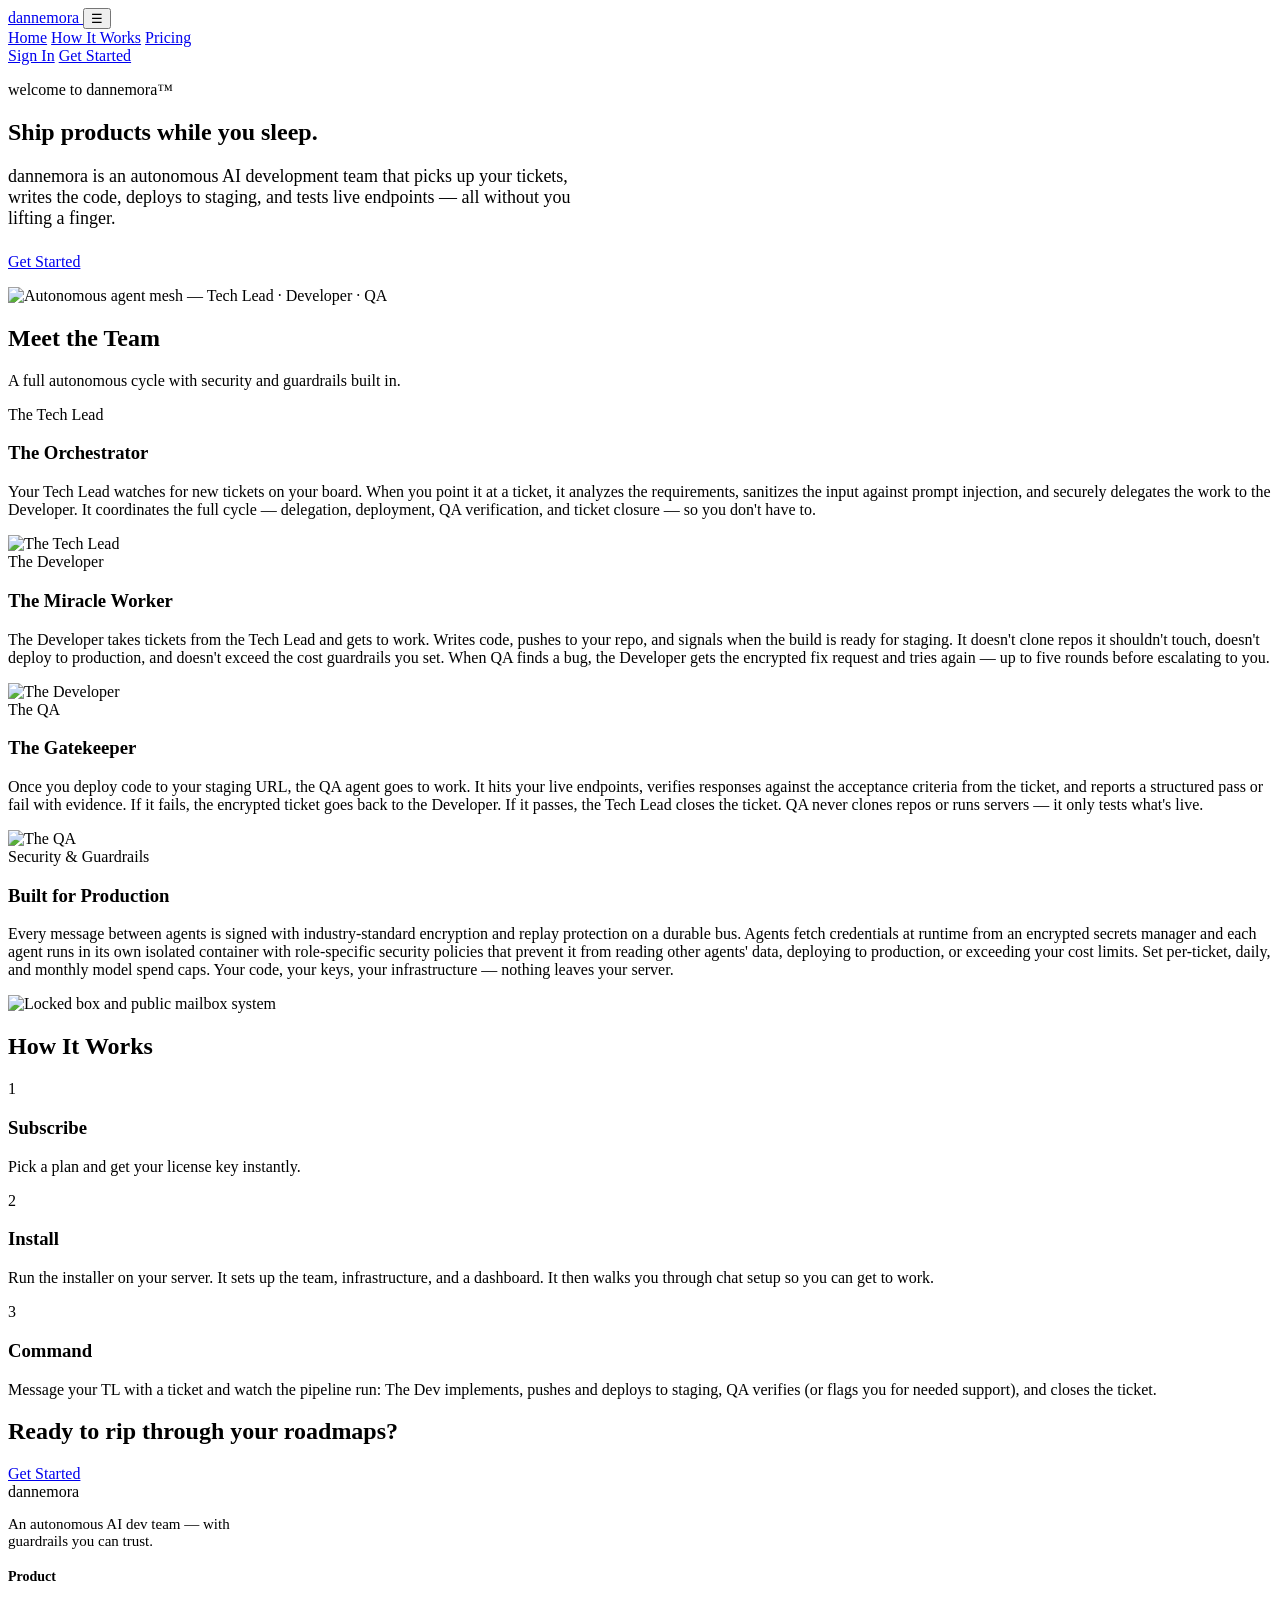
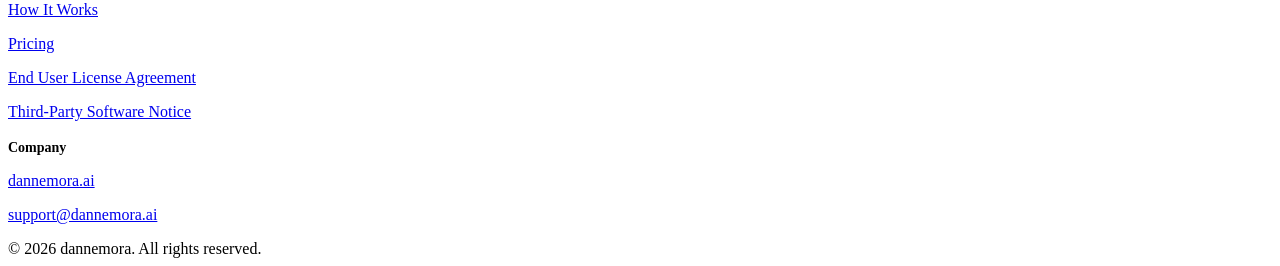
==== index.html @ cf4d79ba "index: update hero eyebrow text" ====
<!DOCTYPE html>
<html lang="en">
  <head>
    <meta charset="utf-8" />
    <meta name="viewport" content="width=device-width, initial-scale=1" />
    <title>dannemora — Ship features while you sleep</title>
    <meta
      name="description"
      content="dannemora is an autonomous AI development team that picks up your Linear tickets, writes code, deploys to staging, and tests live endpoints."
    />
    <link rel="preconnect" href="https://fonts.googleapis.com" />
    <link rel="preconnect" href="https://fonts.gstatic.com" crossorigin />
    <link
      href="https://fonts.googleapis.com/css2?family=Manrope:wght@400;500;600;700&family=Red+Hat+Display:wght@500;600;700&display=swap"
      rel="stylesheet"
    />
    <link rel="stylesheet" href="css/styles.css" />
  </head>
  <body>
    <header class="site-header">
      <div class="site-header__inner">
        <a class="logo" href="index.html">
          <span class="logo__mark" aria-hidden="true"></span>
          dannemora
        </a>
        <button type="button" class="nav-toggle" aria-label="Open menu">☰</button>
        <nav class="nav" id="site-nav">
          <a href="index.html">Home</a>
          <a href="index.html#how-it-works">How It Works</a>
          <a href="pricing.html">Pricing</a>
          <div class="nav__actions">
            <a href="account.html">Sign In</a>
            <a class="btn btn--primary get-started-cta" href="pricing.html">Get Started</a>
          </div>
        </nav>
      </div>
    </header>

    <main>
      <section class="hero">
        <div class="container hero__grid">
          <div>
            <p class="eyebrow">welcome to dannemora™</p>
            <h1>Ship products while you sleep.</h1>
            <p class="body-large" style="font-size: 1.125rem; max-width: 36rem">
              dannemora is an autonomous AI development team that picks up your tickets, writes the code,
              deploys to staging, and tests live endpoints — all without you lifting a finger.
            </p>
            <p style="margin-top: 1.5rem">
              <a class="btn btn--primary get-started-cta" href="pricing.html">Get Started</a>
            </p>
          </div>
          <div class="hero__visual" aria-hidden="true">
            <div class="hero__visual-inner hero__visual-inner--image">
              <img src="assets/images/autonomous-agent-mesh.png" alt="Autonomous agent mesh — Tech Lead · Developer · QA" />
            </div>
          </div>
        </div>
      </section>

      <section class="section" id="agents">
        <div class="container">
          <div class="section__head">
            <h2>Meet the Team</h2>
            <p>A full autonomous cycle with security and guardrails built in.</p>
          </div>

          <div class="feature-row">
            <div class="feature-row__content">
              <span class="feature-badge">The Tech Lead</span>
              <h3>The Orchestrator</h3>
              <p>
                Your Tech Lead watches for new tickets on your board. When you point it at a ticket, it analyzes the
                requirements, sanitizes the input against prompt injection, and securely delegates the work to the
                Developer. It coordinates the full cycle — delegation, deployment, QA verification, and ticket closure
                — so you don't have to.
              </p>
            </div>
            <div class="feature-row__visual feature-row__visual--image">
              <img class="role-image-reveal" src="assets/images/the-tech-lead.png" alt="The Tech Lead" />
            </div>
          </div>

          <div class="feature-row feature-row--reverse">
            <div class="feature-row__content">
              <span class="feature-badge">The Developer</span>
              <h3>The Miracle Worker</h3>
              <p>
                The Developer takes tickets from the Tech Lead and gets to work. Writes code, pushes to your repo, and
                signals when the build is ready for staging. It doesn't clone repos it shouldn't touch, doesn't deploy
                to production, and doesn't exceed the cost guardrails you set. When QA finds a bug, the Developer gets
                the encrypted fix request and tries again — up to five rounds before escalating to you.
              </p>
            </div>
            <div class="feature-row__visual feature-row__visual--image">
              <img class="role-image-reveal" src="assets/images/the-developer.png" alt="The Developer" />
            </div>
          </div>

          <div class="feature-row">
            <div class="feature-row__content">
              <span class="feature-badge">The QA</span>
              <h3>The Gatekeeper</h3>
              <p>
                Once you deploy code to your staging URL, the QA agent goes to work. It hits your live endpoints,
                verifies responses against the acceptance criteria from the ticket, and reports a structured pass or
                fail with evidence. If it fails, the encrypted ticket goes back to the Developer. If it passes, the
                Tech Lead closes the ticket. QA never clones repos or runs servers — it only tests what's live.
              </p>
            </div>
            <div class="feature-row__visual feature-row__visual--image">
              <img class="role-image-reveal" src="assets/images/the-qa.png" alt="The QA" />
            </div>
          </div>

          <div class="feature-row feature-row--reverse">
            <div class="feature-row__content">
              <span class="feature-badge">Security &amp; Guardrails</span>
              <h3>Built for Production</h3>
              <p>
                Every message between agents is signed with industry-standard encryption and replay protection on a
                durable bus. Agents fetch credentials at runtime from an encrypted secrets manager and each agent runs
                in its own isolated container with role-specific security policies that prevent it from reading other
                agents' data, deploying to production, or exceeding your cost limits. Set per-ticket, daily, and
                monthly model spend caps. Your code, your keys, your infrastructure — nothing leaves your server.
              </p>
            </div>
            <div class="feature-row__visual feature-row__visual--image">
              <img class="role-image-reveal" src="assets/images/security-mailbox.png" alt="Locked box and public mailbox system" />
            </div>
          </div>
        </div>
      </section>

      <section class="section section--tight" id="how-it-works" style="background: rgba(255, 255, 255, 0.02)">
        <div class="container">
          <div class="section__head">
            <h2>How It Works</h2>
          </div>
          <div class="steps">
            <article class="step-card">
              <div class="step-card__num">1</div>
              <h3>Subscribe</h3>
              <p>Pick a plan and get your license key instantly.</p>
            </article>
            <article class="step-card">
              <div class="step-card__num">2</div>
              <h3>Install</h3>
              <p>
                Run the installer on your server. It sets up the team, infrastructure, and a dashboard. It then
                walks you through chat setup so you can get to work.
              </p>
            </article>
            <article class="step-card">
              <div class="step-card__num">3</div>
              <h3>Command</h3>
              <p>
                Message your TL with a ticket and watch the pipeline run: The Dev implements, pushes and deploys to
                staging, QA verifies (or flags you for needed support), and closes the ticket.
              </p>
            </article>
          </div>
        </div>
      </section>

      <section class="section">
        <div class="container">
          <div class="cta-banner">
            <h2>Ready to rip through your roadmaps?</h2>
            <a class="btn btn--primary get-started-cta" href="pricing.html" style="margin-top: 2.25rem;">Get Started</a>
          </div>
        </div>
      </section>
    </main>

    <footer class="site-footer">
      <div class="container site-footer__grid">
        <div>
          <div class="logo">
            <span class="logo__mark" aria-hidden="true"></span>
            dannemora
          </div>
          <p style="max-width: 280px; font-size: 0.9375rem">
            An autonomous AI dev team — with guardrails you can trust.
          </p>
        </div>
        <div>
          <h4 style="font-size: 0.875rem; margin-bottom: 0.75rem">Product</h4>
          <p><a href="index.html#how-it-works">How It Works</a></p>
          <p><a href="pricing.html">Pricing</a></p>
          <p><a href="assets/legal/eula.pdf" target="_blank" rel="noopener">End User License Agreement</a></p>
          <p><a href="assets/legal/notices.pdf" target="_blank" rel="noopener">Third-Party Software Notice</a></p>
        </div>
        <div>
          <h4 style="font-size: 0.875rem; margin-bottom: 0.75rem">Company</h4>
          <p><a href="https://dannemora.ai" rel="noopener">dannemora.ai</a></p>
          <p><a href="mailto:support@dannemora.ai">support@dannemora.ai</a></p>
        </div>
      </div>
      <div class="container footer-meta">© 2026 dannemora. All rights reserved.</div>
    </footer>

    <script src="js/main.js" defer></script>
  </body>
</html>
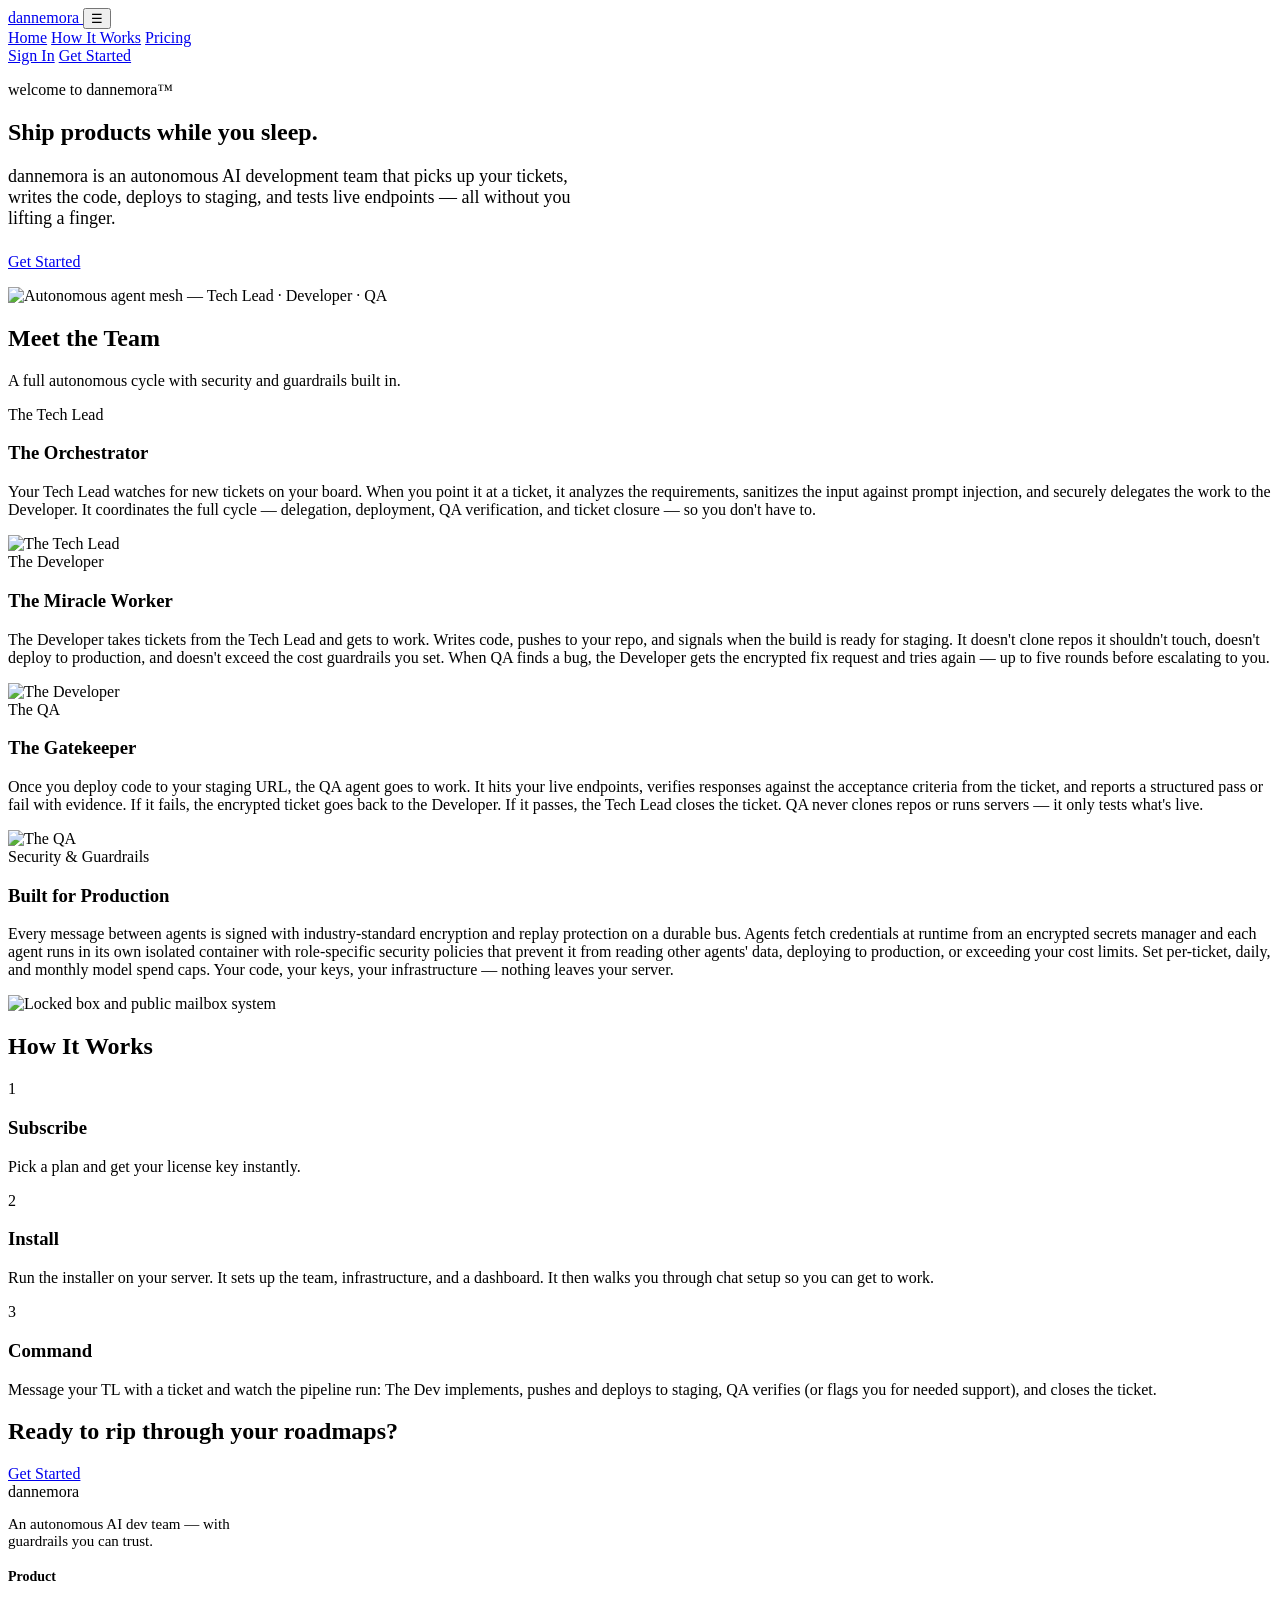
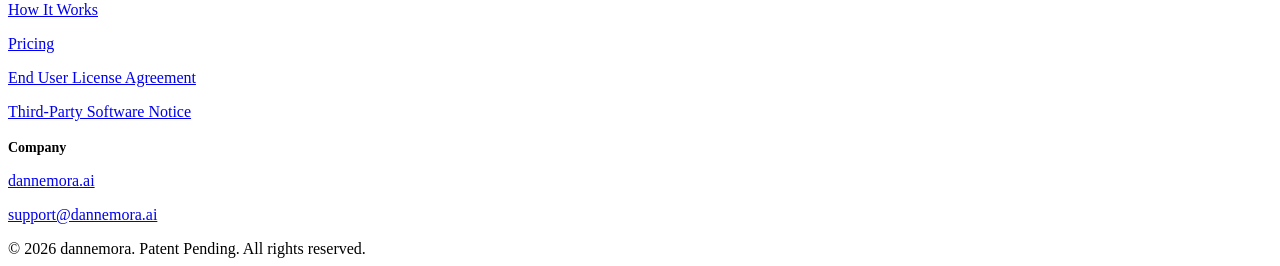
==== commit b60ff730: "site: add favicon set (ico + PNGs + apple-touch) wired into every page head" ====
--- a/index.html
+++ b/index.html
@@ -14,6 +14,11 @@
       href="https://fonts.googleapis.com/css2?family=Manrope:wght@400;500;600;700&family=Red+Hat+Display:wght@500;600;700&display=swap"
       rel="stylesheet"
     />
+    <link rel="icon" type="image/x-icon" href="favicon.ico" />
+    <link rel="icon" type="image/png" sizes="16x16" href="assets/favicon-16.png" />
+    <link rel="icon" type="image/png" sizes="32x32" href="assets/favicon-32.png" />
+    <link rel="icon" type="image/png" sizes="192x192" href="assets/favicon-192.png" />
+    <link rel="apple-touch-icon" sizes="180x180" href="assets/apple-touch-icon.png" />
     <link rel="stylesheet" href="css/styles.css" />
   </head>
   <body>
@@ -197,7 +202,7 @@
           <p><a href="mailto:support@dannemora.ai">support@dannemora.ai</a></p>
         </div>
       </div>
-      <div class="container footer-meta">© 2026 dannemora. All rights reserved.</div>
+      <div class="container footer-meta">© 2026 dannemora. Patent Pending. All rights reserved.</div>
     </footer>
 
     <script src="js/main.js" defer></script>
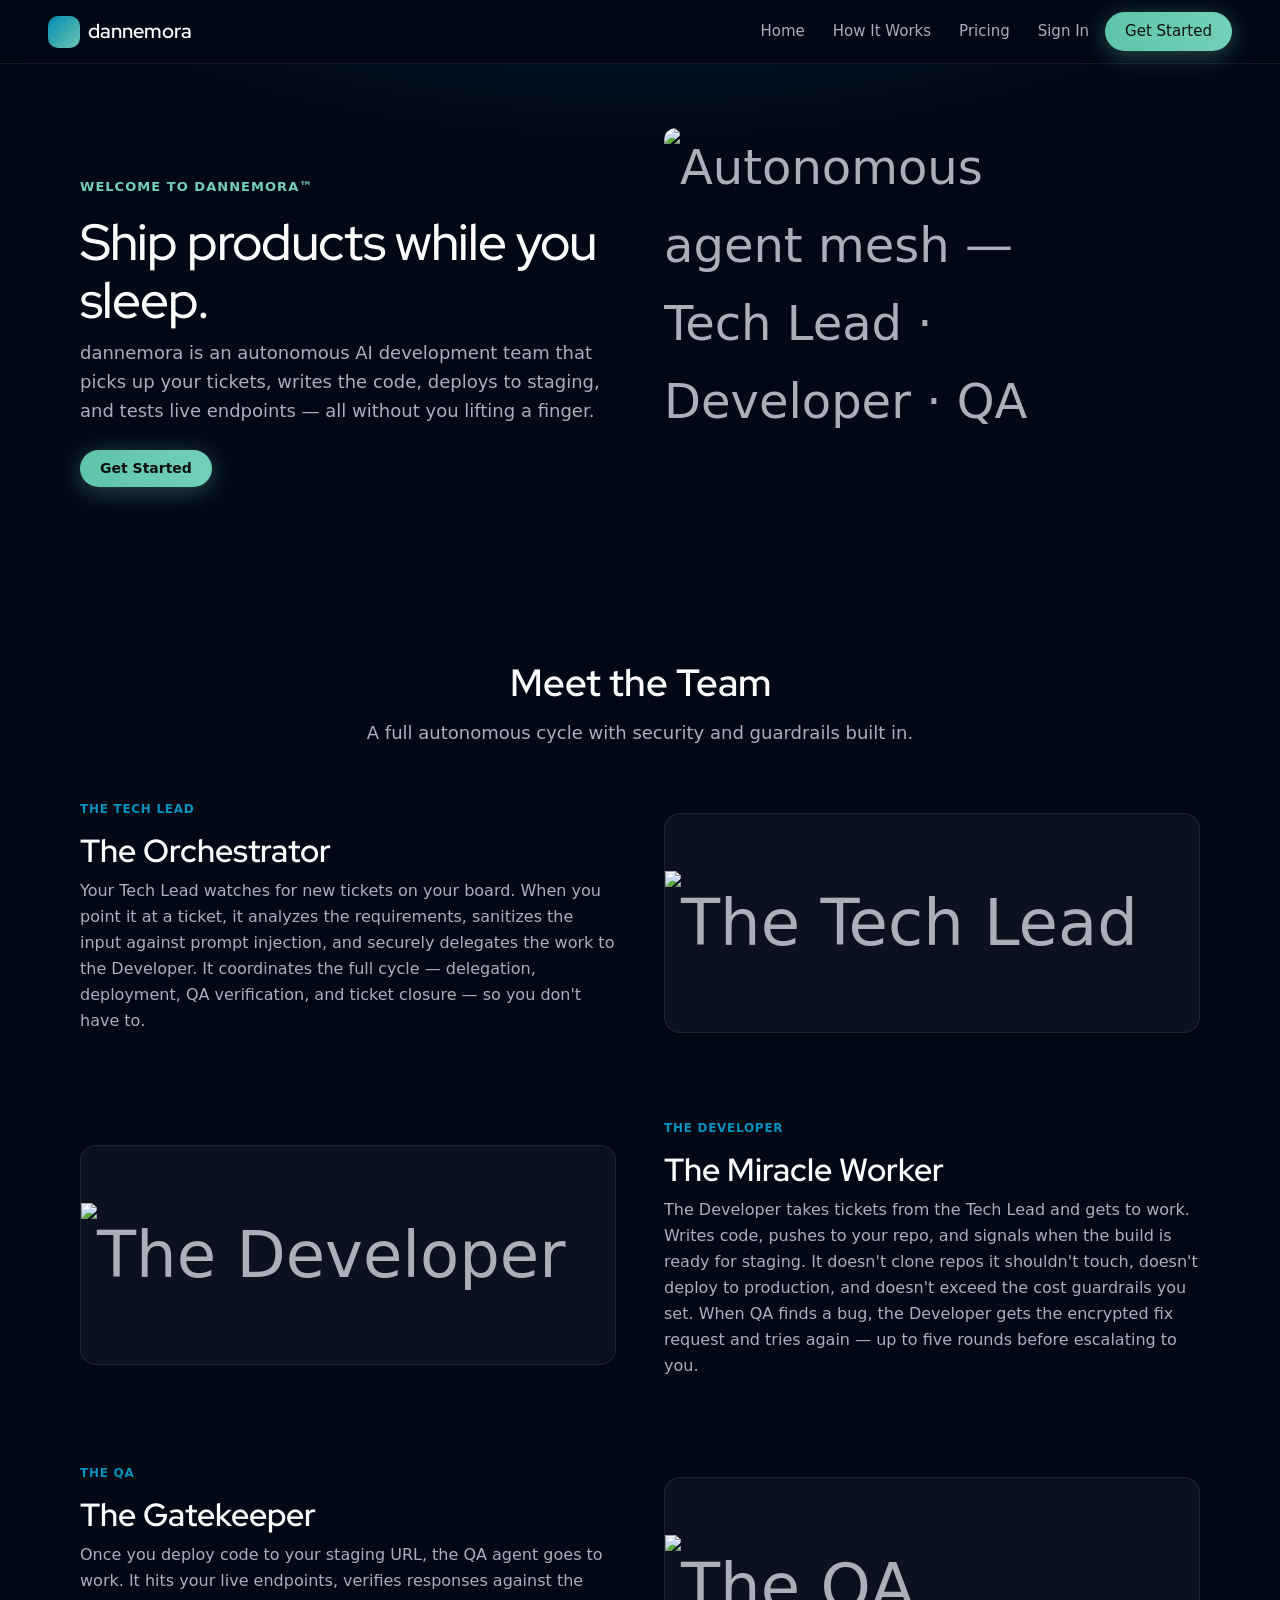
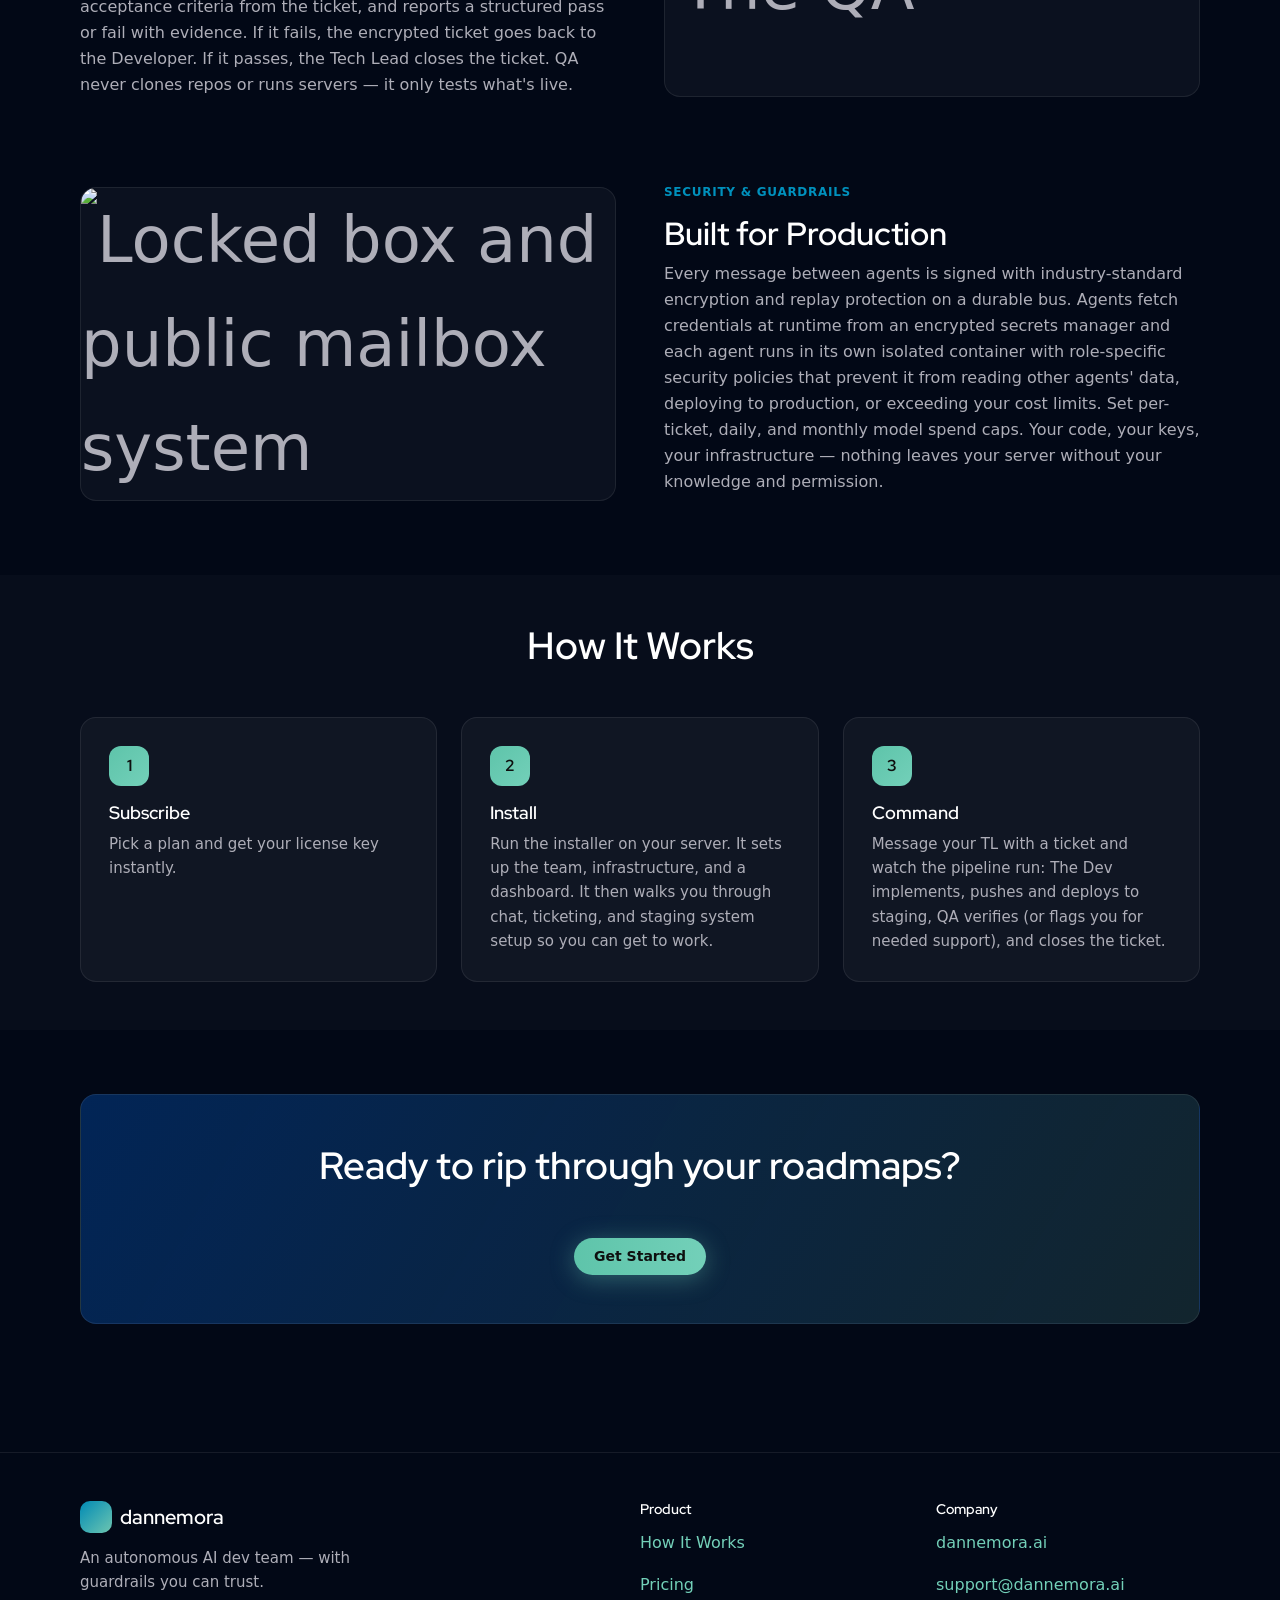
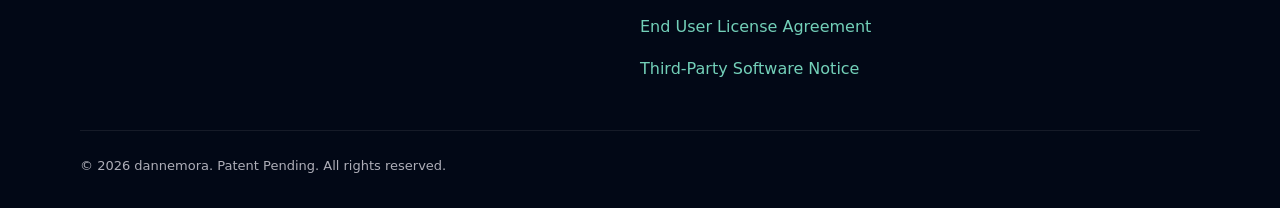
==== commit c2e08cab: "Revert "site: prevent flash-of-unstyled-content before reveal animation" This reverts commit fa544d6" ====
--- a/index.html
+++ b/index.html
@@ -127,7 +127,7 @@
                 durable bus. Agents fetch credentials at runtime from an encrypted secrets manager and each agent runs
                 in its own isolated container with role-specific security policies that prevent it from reading other
                 agents' data, deploying to production, or exceeding your cost limits. Set per-ticket, daily, and
-                monthly model spend caps. Your code, your keys, your infrastructure — nothing leaves your server.
+                monthly model spend caps. Your code, your keys, your infrastructure — nothing leaves your server without your knowledge and permission.
               </p>
             </div>
             <div class="feature-row__visual feature-row__visual--image">
@@ -153,7 +153,7 @@
               <h3>Install</h3>
               <p>
                 Run the installer on your server. It sets up the team, infrastructure, and a dashboard. It then
-                walks you through chat setup so you can get to work.
+                walks you through chat, ticketing, and staging system setup so you can get to work.
               </p>
             </article>
             <article class="step-card">
--- a/css/styles.css
+++ b/css/styles.css
@@ -0,0 +1,1024 @@
+/* dannemora — aligned with ClayAI / FREE-ClayAI Figma template tokens */
+:root {
+  --bg: #020816;
+  --bg-elevated: #0a1224;
+  --bg-card: rgba(255, 255, 255, 0.04);
+  --border: rgba(255, 255, 255, 0.08);
+  --text: #ffffff;
+  --text-muted: #aeaeb8;
+  --accent-lime: #73d0b9;
+  --accent-blue: #025bcf;
+  --accent-blue-light: #0091bd;
+  --black: #0e100f;
+  --radius: 16px;
+  --radius-sm: 12px;
+  --font-display: "Red Hat Display", system-ui, sans-serif;
+  --font-body: "Manrope", system-ui, sans-serif;
+  --max: 1120px;
+  --header-h: 64px;
+  --reveal-distance: 20px;
+  --reveal-duration: 0.3s;
+  --reveal-ease: ease-out;
+  --reveal-stagger: 0.1s;
+  --hero-load-duration: 0.4s;
+  --cta-bounce-duration: 0.45s;
+  --cta-bounce-ease: cubic-bezier(0.22, 1, 0.36, 1);
+  --pricing-card-glow-duration: 3.6s;
+  --pricing-card-glow-delay: 0s;
+  --pricing-card-glow-blur: 26px;
+  --pricing-card-glow-color: 115, 208, 185;
+  --pricing-price-glow-duration: 2.4s;
+  --pricing-price-glow-delay: 1.2s;
+  --pricing-price-glow-blur: 10px;
+}
+
+*,
+*::before,
+*::after {
+  box-sizing: border-box;
+}
+
+html {
+  scroll-behavior: smooth;
+}
+
+body {
+  margin: 0;
+  font-family: var(--font-body);
+  font-size: 16px;
+  line-height: 1.625;
+  font-weight: 400;
+  color: var(--text-muted);
+  background: var(--bg);
+  min-height: 100vh;
+  overflow-x: hidden;
+}
+
+h1,
+h2,
+h3,
+h4,
+h5,
+h6 {
+  font-family: var(--font-display);
+  color: var(--text);
+  font-weight: 600;
+  line-height: 1.2;
+  margin: 0 0 0.5rem;
+}
+
+h1 {
+  font-size: clamp(2.25rem, 4vw, 3.5rem);
+  font-weight: 500;
+  line-height: 1.14;
+  letter-spacing: -0.02em;
+}
+
+h2 {
+  font-size: clamp(1.75rem, 3vw, 2.5rem);
+}
+
+h3 {
+  font-size: clamp(1.35rem, 2.5vw, 2rem);
+}
+
+h4 {
+  font-size: 1.5rem;
+}
+
+p {
+  margin: 0 0 1rem;
+}
+
+a {
+  color: var(--accent-lime);
+  text-decoration: none;
+  transition: opacity 0.15s ease;
+}
+
+a:hover {
+  opacity: 0.85;
+}
+
+img {
+  max-width: 100%;
+  height: auto;
+  display: block;
+}
+
+.container {
+  width: min(100% - 3rem, var(--max));
+  margin-inline: auto;
+}
+
+/* Header */
+.site-header {
+  position: sticky;
+  top: 0;
+  z-index: 100;
+  height: var(--header-h);
+  background: rgba(2, 8, 22, 0.85);
+  backdrop-filter: blur(12px);
+  border-bottom: 1px solid var(--border);
+}
+
+.site-header__inner {
+  display: flex;
+  align-items: center;
+  justify-content: space-between;
+  height: 100%;
+  max-width: min(100% - 2.5rem, calc(var(--max) + 80px));
+  margin: 0 auto;
+  padding: 0 0.5rem;
+}
+
+.logo {
+  font-family: var(--font-display);
+  font-weight: 600;
+  font-size: 1.25rem;
+  color: var(--text);
+  display: flex;
+  align-items: center;
+  gap: 0.5rem;
+}
+
+.logo__mark {
+  width: 32px;
+  height: 32px;
+  border-radius: 10px;
+  background: linear-gradient(135deg, var(--accent-blue-light), var(--accent-lime));
+  opacity: 0.95;
+}
+
+.nav {
+  display: flex;
+  align-items: center;
+  gap: 1.75rem;
+}
+
+.nav a {
+  color: var(--text-muted);
+  font-size: 0.9375rem;
+  font-weight: 500;
+}
+
+.nav a:hover {
+  color: var(--text);
+  opacity: 1;
+}
+
+.nav__actions {
+  display: flex;
+  align-items: center;
+  gap: 1rem;
+}
+
+/* Buttons */
+.btn {
+  display: inline-flex;
+  align-items: center;
+  justify-content: center;
+  gap: 0.5rem;
+  padding: 0.625rem 1.25rem;
+  font-family: var(--font-body);
+  font-size: 0.875rem;
+  font-weight: 600;
+  line-height: 1.25;
+  border: none;
+  border-radius: 999px;
+  cursor: pointer;
+  transition: transform 0.15s ease, box-shadow 0.15s ease, opacity 0.15s ease;
+  text-decoration: none;
+  color: var(--text);
+}
+
+.btn:active {
+  transform: scale(0.98);
+}
+
+.btn--primary,
+a.btn--primary {
+  background: linear-gradient(90deg, #5ec4aa, var(--accent-lime));
+  color: var(--black);
+  box-shadow: 0 4px 24px rgba(115, 208, 185, 0.35);
+}
+
+.btn--primary:hover,
+a.btn--primary:hover {
+  opacity: 1;
+  color: var(--black);
+  box-shadow: 0 6px 28px rgba(115, 208, 185, 0.5);
+}
+
+/* Slow pulsing glow for the Subscribe CTA on the pricing page (AF — r5).
+   Applied via an extra class so other .btn--primary buttons stay calm. */
+@keyframes subscribe-pulse-glow {
+  0%, 100% {
+    box-shadow: 0 4px 24px rgba(115, 208, 185, 0.35),
+                0 0 0 0 rgba(115, 208, 185, 0);
+  }
+  50% {
+    box-shadow: 0 4px 24px rgba(115, 208, 185, 0.5),
+                0 0 28px 8px rgba(115, 208, 185, 0.45);
+  }
+}
+
+.btn--pulse-glow {
+  animation: subscribe-pulse-glow 2.6s ease-in-out infinite;
+}
+
+.btn--pulse-glow:hover {
+  animation-play-state: paused;
+}
+
+@media (prefers-reduced-motion: reduce) {
+  .btn--pulse-glow { animation: none; }
+}
+
+@keyframes cta-bounce-y {
+  0% {
+    transform: translateY(0);
+  }
+  35% {
+    transform: translateY(-2px);
+  }
+  62% {
+    transform: translateY(0.5px);
+  }
+  100% {
+    transform: translateY(0);
+  }
+}
+
+@keyframes pricing-card-glow-pulse {
+  0%,
+  100% {
+    box-shadow: 0 0 0 1px rgba(var(--pricing-card-glow-color), 0.15),
+      0 0 var(--pricing-card-glow-blur) rgba(var(--pricing-card-glow-color), 0.04);
+  }
+  50% {
+    box-shadow: 0 0 0 1px rgba(var(--pricing-card-glow-color), 0.24),
+      0 0 var(--pricing-card-glow-blur) rgba(var(--pricing-card-glow-color), 0.2);
+  }
+}
+
+@keyframes pricing-price-glow-pulse {
+  0%,
+  100% {
+    text-shadow: 0 0 0 rgba(255, 255, 255, 0);
+  }
+  50% {
+    text-shadow: 0 0 var(--pricing-price-glow-blur) rgba(255, 255, 255, 0.72);
+  }
+}
+
+.get-started-cta:hover {
+  animation: cta-bounce-y var(--cta-bounce-duration) var(--cta-bounce-ease);
+}
+
+.btn--lime {
+  background: linear-gradient(90deg, #5ec4aa, var(--accent-lime));
+  color: var(--black);
+}
+
+.btn--ghost {
+  background: transparent;
+  border: 1px solid var(--border);
+  color: var(--text);
+}
+
+.btn--ghost:hover {
+  border-color: rgba(255, 255, 255, 0.2);
+  opacity: 1;
+}
+
+.btn--block {
+  width: 100%;
+}
+
+/* Hero */
+.hero {
+  padding: 4rem 0 3rem;
+  position: relative;
+  overflow: hidden;
+}
+
+.hero::before {
+  content: "";
+  position: absolute;
+  inset: -40% -20% auto;
+  height: 70%;
+  background: radial-gradient(ellipse at 50% 0%, rgba(0, 145, 189, 0.25), transparent 55%);
+  pointer-events: none;
+}
+
+.hero__grid {
+  display: grid;
+  grid-template-columns: 1fr 1fr;
+  gap: 3rem;
+  align-items: center;
+  position: relative;
+}
+
+@media (max-width: 900px) {
+  .hero__grid {
+    grid-template-columns: 1fr;
+  }
+}
+
+.eyebrow {
+  display: inline-block;
+  font-size: 0.8125rem;
+  font-weight: 600;
+  letter-spacing: 0.08em;
+  text-transform: uppercase;
+  color: var(--accent-lime);
+  margin-bottom: 1rem;
+}
+
+.hero__visual {
+  border-radius: var(--radius);
+  background: transparent;
+  border: none;
+  aspect-ratio: 1 / 1;
+  max-height: 420px;
+  display: flex;
+  align-items: center;
+  justify-content: center;
+  padding: 0;
+}
+
+.hero__visual-inner {
+  width: 100%;
+  height: 100%;
+  border-radius: var(--radius-sm);
+  background: transparent;
+  border: none;
+  display: flex;
+  flex-direction: column;
+  align-items: center;
+  justify-content: center;
+  gap: 1rem;
+  font-size: 3rem;
+}
+
+.hero__visual-inner--image {
+  padding: 0;
+  overflow: hidden;
+}
+
+.hero__visual-inner--image img {
+  width: 100%;
+  height: 100%;
+  object-fit: cover;
+}
+
+/* Homepage reveal animations */
+body.animate-home .hero .hero__grid > * {
+  opacity: 0;
+  transition: opacity var(--hero-load-duration) var(--reveal-ease);
+}
+
+body.animate-home.is-loaded .hero .hero__grid > * {
+  opacity: 1;
+}
+
+body.animate-home .reveal-item {
+  opacity: 0;
+  transform: translateY(var(--reveal-distance));
+  transition: opacity var(--reveal-duration) var(--reveal-ease),
+    transform var(--reveal-duration) var(--reveal-ease);
+  transition-delay: var(--reveal-delay, 0s);
+  will-change: opacity, transform;
+}
+
+body.animate-home .reveal-item.is-visible {
+  opacity: 1;
+  transform: translateY(0);
+}
+
+/* Sections */
+.section {
+  padding: 4rem 0;
+}
+
+.section--tight {
+  padding: 3rem 0;
+}
+
+.section__head {
+  text-align: center;
+  max-width: 640px;
+  margin: 0 auto 3rem;
+}
+
+.section__head h2 {
+  margin-bottom: 0.75rem;
+}
+
+.section__head p {
+  margin: 0;
+  font-size: 1.125rem;
+}
+
+/* Feature rows */
+.feature-row {
+  display: grid;
+  grid-template-columns: 1fr 1fr;
+  gap: 3rem;
+  align-items: center;
+  margin-bottom: 4rem;
+}
+
+.feature-row:last-child {
+  margin-bottom: 0;
+}
+
+.feature-row--reverse .feature-row__content {
+  order: 2;
+}
+
+.feature-row--reverse .feature-row__visual {
+  order: 1;
+}
+
+@media (max-width: 800px) {
+  .feature-row,
+  .feature-row--reverse .feature-row__content,
+  .feature-row--reverse .feature-row__visual {
+    grid-template-columns: 1fr;
+    order: unset;
+  }
+}
+
+.feature-badge {
+  display: inline-block;
+  font-size: 0.75rem;
+  font-weight: 600;
+  text-transform: uppercase;
+  letter-spacing: 0.06em;
+  color: var(--accent-blue-light);
+  margin-bottom: 0.75rem;
+}
+
+.feature-row__visual {
+  border-radius: var(--radius);
+  background: var(--bg-card);
+  border: 1px solid var(--border);
+  min-height: 220px;
+  display: flex;
+  align-items: center;
+  justify-content: center;
+  font-size: 4rem;
+  padding: 2rem;
+}
+
+.feature-row__visual--image {
+  padding: 0;
+  overflow: hidden;
+}
+
+.feature-row__visual--image img {
+  width: 100%;
+  height: 100%;
+  object-fit: cover;
+}
+
+/* Steps */
+.steps {
+  display: grid;
+  grid-template-columns: repeat(3, 1fr);
+  gap: 1.5rem;
+}
+
+@media (max-width: 768px) {
+  .steps {
+    grid-template-columns: 1fr;
+  }
+}
+
+.step-card {
+  padding: 1.75rem;
+  border-radius: var(--radius);
+  background: var(--bg-card);
+  border: 1px solid var(--border);
+}
+
+.step-card__num {
+  width: 40px;
+  height: 40px;
+  border-radius: 12px;
+  background: linear-gradient(135deg, #5ec4aa, var(--accent-lime));
+  display: flex;
+  align-items: center;
+  justify-content: center;
+  font-family: var(--font-display);
+  font-weight: 700;
+  color: var(--black);
+  margin-bottom: 1rem;
+}
+
+.step-card h3 {
+  font-size: 1.125rem;
+  margin-bottom: 0.5rem;
+}
+
+.step-card p {
+  margin: 0;
+  font-size: 0.9375rem;
+}
+
+/* Credibility */
+.cred-grid {
+  display: grid;
+  grid-template-columns: repeat(auto-fit, minmax(200px, 1fr));
+  gap: 1.25rem;
+}
+
+.cred-item {
+  padding: 1.25rem 1.5rem;
+  border-radius: var(--radius-sm);
+  border: 1px solid var(--border);
+  background: rgba(255, 255, 255, 0.02);
+}
+
+.cred-item strong {
+  display: block;
+  color: var(--text);
+  font-family: var(--font-display);
+  font-size: 1.25rem;
+  margin-bottom: 0.25rem;
+}
+
+/* Pricing cards */
+.pricing-grid {
+  display: grid;
+  grid-template-columns: repeat(2, 1fr);
+  gap: 1.5rem;
+  max-width: 880px;
+  margin: 0 auto;
+}
+
+@media (max-width: 640px) {
+  .pricing-grid {
+    grid-template-columns: 1fr;
+  }
+}
+
+.price-card {
+  padding: 2rem;
+  border-radius: var(--radius);
+  border: 1px solid var(--border);
+  background: linear-gradient(180deg, rgba(255, 255, 255, 0.06), rgba(255, 255, 255, 0.02));
+  display: flex;
+  flex-direction: column;
+}
+
+.price-card--highlight {
+  border-color: rgba(115, 208, 185, 0.4);
+  box-shadow: 0 0 0 1px rgba(115, 208, 185, 0.15);
+  animation: pricing-card-glow-pulse var(--pricing-card-glow-duration) ease-in-out
+    var(--pricing-card-glow-delay) infinite;
+}
+
+.price-card__tier {
+  font-size: 0.875rem;
+  font-weight: 600;
+  color: var(--accent-lime);
+  text-transform: uppercase;
+  letter-spacing: 0.05em;
+  margin-bottom: 0.5rem;
+}
+
+.price-card__price {
+  font-family: var(--font-display);
+  font-size: 2.25rem;
+  font-weight: 600;
+  color: var(--text);
+  margin-bottom: 0.25rem;
+}
+
+.price-card__primary-amount--glow {
+  animation: pricing-price-glow-pulse var(--pricing-price-glow-duration) ease-in-out
+    var(--pricing-price-glow-delay) infinite;
+}
+
+.price-card__billing {
+  display: inline-block;
+  margin-left: 0.5rem;
+  font-family: var(--font-body);
+  font-size: 0.875rem;
+  font-weight: 500;
+  color: var(--text-muted);
+}
+
+.price-card__note {
+  font-size: 0.875rem;
+  margin-bottom: 1.5rem;
+  color: var(--text-muted);
+}
+
+.price-card ul {
+  list-style: none;
+  margin: 0 0 1.5rem;
+  padding: 0;
+  flex: 1;
+}
+
+.price-card li {
+  position: relative;
+  padding-left: 1.5rem;
+  margin-bottom: 0.75rem;
+  font-size: 0.9375rem;
+}
+
+.price-card li::before {
+  content: "✓";
+  position: absolute;
+  left: 0;
+  color: var(--accent-lime);
+  font-weight: 700;
+}
+
+/* Pricing toggle card */
+.pricing-single {
+  max-width: 560px;
+  margin: 0 auto;
+}
+
+.billing-toggle {
+  display: inline-flex;
+  align-items: center;
+  gap: 0.35rem;
+  padding: 0.35rem;
+  border-radius: 999px;
+  background: rgba(255, 255, 255, 0.04);
+  border: 1px solid var(--border);
+  margin-bottom: 1rem;
+}
+
+.billing-toggle button {
+  border: none;
+  background: transparent;
+  color: var(--text-muted);
+  font-family: var(--font-body);
+  font-size: 0.8125rem;
+  font-weight: 600;
+  padding: 0.45rem 0.9rem;
+  border-radius: 999px;
+  cursor: pointer;
+}
+
+.billing-toggle button.is-active {
+  background: rgba(255, 255, 255, 0.12);
+  color: var(--text);
+}
+
+.price-card__savings {
+  display: inline-flex;
+  align-items: center;
+  align-self: flex-start;
+  padding: 0.4rem 0.75rem;
+  margin-bottom: 0.85rem;
+  border-radius: 999px;
+  font-size: 0.8125rem;
+  font-weight: 700;
+  color: #103a31;
+  background: linear-gradient(90deg, #84dec8, #73d0b9);
+}
+
+/* CTA banner */
+.cta-banner {
+  padding: 3rem 2rem;
+  border-radius: var(--radius);
+  background: linear-gradient(120deg, rgba(2, 91, 207, 0.35), rgba(115, 208, 185, 0.15));
+  border: 1px solid var(--border);
+  text-align: center;
+}
+
+.cta-banner h2 {
+  margin-bottom: 0.75rem;
+}
+
+.cta-banner p {
+  margin-bottom: 1.5rem;
+  max-width: 520px;
+  margin-left: auto;
+  margin-right: auto;
+}
+
+/* FAQ */
+.faq {
+  max-width: 720px;
+  margin: 0 auto;
+}
+
+.faq-item {
+  border-bottom: 1px solid var(--border);
+  padding: 1.25rem 0;
+}
+
+.faq-item summary {
+  cursor: pointer;
+  font-family: var(--font-display);
+  font-weight: 600;
+  color: var(--text);
+  list-style: none;
+}
+
+.faq-item summary::-webkit-details-marker {
+  display: none;
+}
+
+.faq-item p {
+  margin: 1rem 0 0;
+  font-size: 0.9375rem;
+}
+
+/* Footer */
+.site-footer {
+  border-top: 1px solid var(--border);
+  padding: 3rem 0 2rem;
+  margin-top: 4rem;
+}
+
+.site-footer__grid {
+  display: grid;
+  grid-template-columns: 2fr 1fr 1fr;
+  gap: 2rem;
+}
+
+@media (max-width: 700px) {
+  .site-footer__grid {
+    grid-template-columns: 1fr;
+  }
+}
+
+.site-footer .logo {
+  margin-bottom: 0.75rem;
+}
+
+.footer-meta {
+  font-size: 0.8125rem;
+  margin-top: 2rem;
+  padding-top: 1.5rem;
+  border-top: 1px solid var(--border);
+  color: var(--text-muted);
+}
+
+/* Forms */
+.field {
+  margin-bottom: 1rem;
+}
+
+.field label {
+  display: block;
+  font-size: 0.875rem;
+  font-weight: 500;
+  color: var(--text);
+  margin-bottom: 0.375rem;
+}
+
+.input {
+  width: 100%;
+  padding: 0.75rem 1rem;
+  border-radius: var(--radius-sm);
+  border: 1px solid var(--border);
+  background: var(--bg-elevated);
+  color: var(--text);
+  font-family: var(--font-body);
+  font-size: 1rem;
+}
+
+.input:focus {
+  outline: none;
+  border-color: var(--accent-blue-light);
+  box-shadow: 0 0 0 3px rgba(0, 145, 189, 0.2);
+}
+
+/* License key */
+.license-box {
+  display: flex;
+  flex-wrap: wrap;
+  align-items: center;
+  gap: 1rem;
+  padding: 1.25rem 1.5rem;
+  border-radius: var(--radius-sm);
+  background: var(--bg-elevated);
+  border: 1px solid var(--border);
+  font-family: ui-monospace, monospace;
+  font-size: 1.125rem;
+  color: var(--accent-lime);
+}
+
+.checklist {
+  list-style: none;
+  padding: 0;
+  margin: 0;
+}
+
+.checklist li {
+  padding: 0.5rem 0;
+  padding-left: 1.75rem;
+  position: relative;
+}
+
+.checklist li::before {
+  content: "☐";
+  position: absolute;
+  left: 0;
+  color: var(--text-muted);
+}
+
+/* Docs */
+.docs-search {
+  margin-bottom: 2rem;
+}
+
+.docs-search input {
+  width: 100%;
+  max-width: 480px;
+}
+
+.docs-section {
+  margin-bottom: 2.5rem;
+}
+
+.docs-section h2 {
+  font-size: 1.25rem;
+  margin-bottom: 1rem;
+  padding-bottom: 0.5rem;
+  border-bottom: 1px solid var(--border);
+}
+
+.doc-link-list {
+  list-style: none;
+  padding: 0;
+  margin: 0;
+}
+
+.doc-link-list li {
+  margin-bottom: 0.75rem;
+}
+
+.doc-link-list a {
+  color: var(--text-muted);
+  font-weight: 500;
+}
+
+.doc-link-list a:hover {
+  color: var(--accent-lime);
+}
+
+/* Account */
+.account-layout {
+  display: grid;
+  grid-template-columns: 1fr 1fr;
+  gap: 2rem;
+  align-items: start;
+}
+
+@media (max-width: 900px) {
+  .account-layout {
+    grid-template-columns: 1fr;
+  }
+}
+
+.card {
+  padding: 2rem;
+  border-radius: var(--radius);
+  border: 1px solid var(--border);
+  background: var(--bg-card);
+}
+
+.table-wrap {
+  overflow-x: auto;
+}
+
+table {
+  width: 100%;
+  border-collapse: collapse;
+  font-size: 0.875rem;
+}
+
+th,
+td {
+  text-align: left;
+  padding: 0.75rem 1rem;
+  border-bottom: 1px solid var(--border);
+}
+
+th {
+  color: var(--text-muted);
+  font-weight: 500;
+}
+
+td {
+  color: var(--text);
+}
+
+.status-pill {
+  display: inline-block;
+  padding: 0.25rem 0.75rem;
+  border-radius: 999px;
+  font-size: 0.75rem;
+  font-weight: 600;
+  text-transform: uppercase;
+  background: rgba(115, 208, 185, 0.2);
+  color: var(--accent-lime);
+}
+
+/* Modal */
+.modal-overlay {
+  position: fixed;
+  inset: 0;
+  background: rgba(2, 8, 22, 0.75);
+  display: none;
+  align-items: center;
+  justify-content: center;
+  z-index: 200;
+  padding: 1rem;
+}
+
+.modal-overlay.is-open {
+  display: flex;
+}
+
+.modal {
+  max-width: 480px;
+  width: 100%;
+  padding: 2rem;
+  border-radius: var(--radius);
+  background: var(--bg-elevated);
+  border: 1px solid var(--border);
+}
+
+.modal h3 {
+  margin-bottom: 1rem;
+}
+
+.modal__actions {
+  display: flex;
+  gap: 0.75rem;
+  justify-content: flex-end;
+  margin-top: 1.5rem;
+}
+
+/* Utilities */
+.text-center {
+  text-align: center;
+}
+
+.mt-0 {
+  margin-top: 0;
+}
+
+.mb-0 {
+  margin-bottom: 0;
+}
+
+.hidden {
+  display: none !important;
+}
+
+.text-muted {
+  color: var(--text-muted);
+}
+
+.nav-toggle {
+  display: none;
+  background: none;
+  border: none;
+  color: var(--text);
+  font-size: 1.5rem;
+  cursor: pointer;
+}
+
+@media (max-width: 900px) {
+  .nav-toggle {
+    display: block;
+  }
+
+  .nav {
+    position: fixed;
+    inset: var(--header-h) 0 auto 0;
+    background: var(--bg);
+    flex-direction: column;
+    padding: 1.5rem;
+    border-bottom: 1px solid var(--border);
+    display: none;
+  }
+
+  .nav.is-open {
+    display: flex;
+  }
+
+  .nav__actions {
+    flex-direction: column;
+    width: 100%;
+  }
+
+  .nav__actions .btn {
+    width: 100%;
+  }
+}
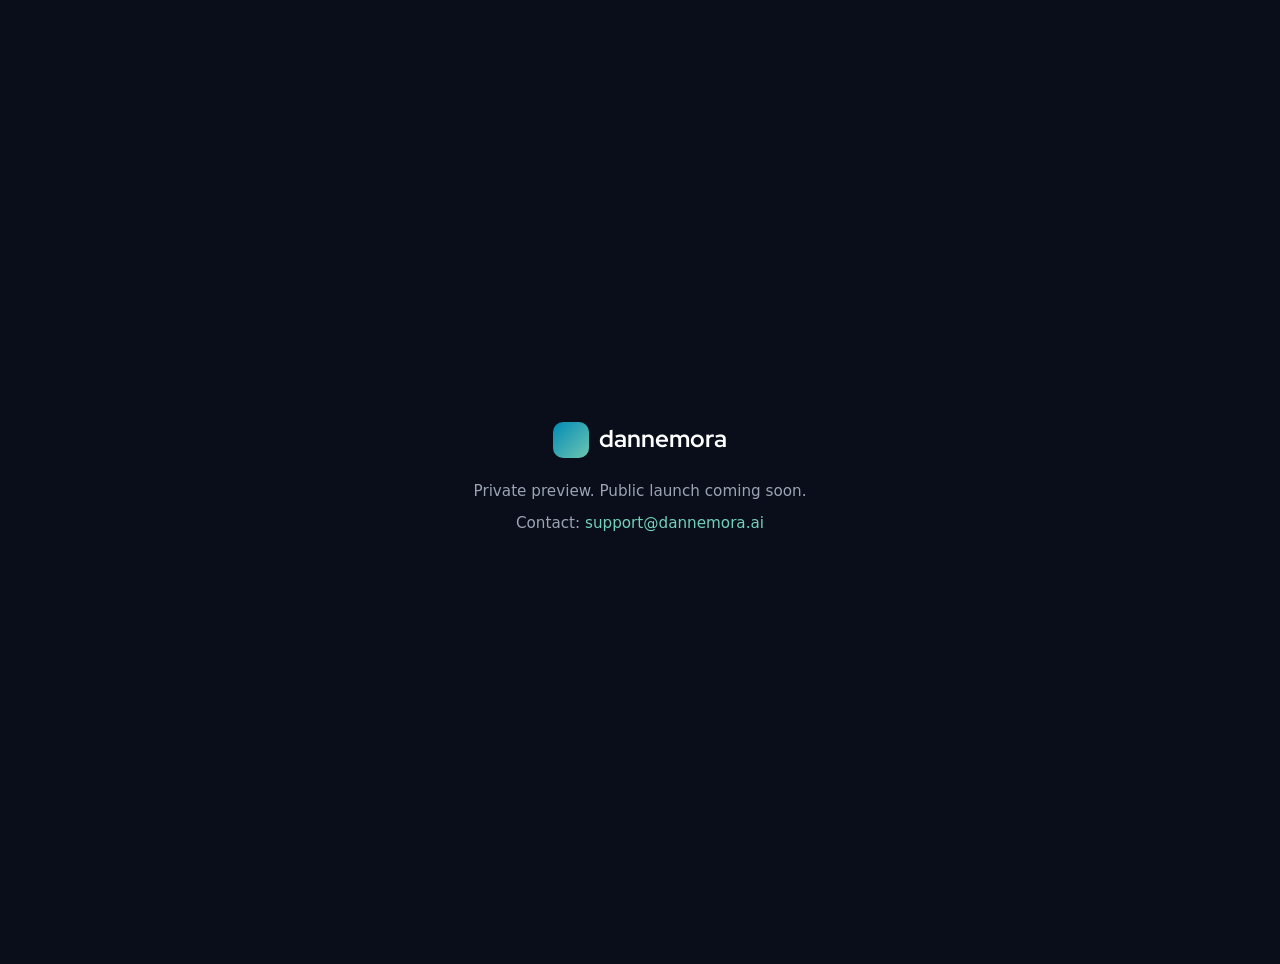
==== commit bc136e75: "site: add full logo (gradient mark + dannemora wordmark) to placeholder The placeholder now matches " ====
--- a/index.html
+++ b/index.html
@@ -3,208 +3,70 @@
   <head>
     <meta charset="utf-8" />
     <meta name="viewport" content="width=device-width, initial-scale=1" />
-    <title>dannemora — Ship features while you sleep</title>
-    <meta
-      name="description"
-      content="dannemora is an autonomous AI development team that picks up your Linear tickets, writes code, deploys to staging, and tests live endpoints."
-    />
+    <meta name="robots" content="noindex,nofollow" />
+    <title>dannemora — Private Preview</title>
+    <link rel="icon" type="image/x-icon" href="favicon.ico" />
     <link rel="preconnect" href="https://fonts.googleapis.com" />
     <link rel="preconnect" href="https://fonts.gstatic.com" crossorigin />
     <link
-      href="https://fonts.googleapis.com/css2?family=Manrope:wght@400;500;600;700&family=Red+Hat+Display:wght@500;600;700&display=swap"
+      href="https://fonts.googleapis.com/css2?family=Red+Hat+Display:wght@600;700&display=swap"
       rel="stylesheet"
     />
-    <link rel="icon" type="image/x-icon" href="favicon.ico" />
-    <link rel="icon" type="image/png" sizes="16x16" href="assets/favicon-16.png" />
-    <link rel="icon" type="image/png" sizes="32x32" href="assets/favicon-32.png" />
-    <link rel="icon" type="image/png" sizes="192x192" href="assets/favicon-192.png" />
-    <link rel="apple-touch-icon" sizes="180x180" href="assets/apple-touch-icon.png" />
-    <link rel="stylesheet" href="css/styles.css" />
+    <style>
+      body {
+        background: #0a0e1a;
+        color: #e6e9f0;
+        font-family: -apple-system, BlinkMacSystemFont, "Segoe UI", system-ui, sans-serif;
+        margin: 0;
+        min-height: 100vh;
+        display: flex;
+        align-items: center;
+        justify-content: center;
+        padding: 2rem;
+      }
+      .card {
+        max-width: 480px;
+        text-align: center;
+        line-height: 1.6;
+      }
+      /* Logo — mirrors site-header .logo from the full home page */
+      .logo {
+        display: inline-flex;
+        align-items: center;
+        gap: 0.625rem;
+        font-family: "Red Hat Display", system-ui, sans-serif;
+        font-weight: 700;
+        font-size: 1.5rem;
+        color: #ffffff;
+        margin-bottom: 0.75rem;
+      }
+      .logo__mark {
+        width: 36px;
+        height: 36px;
+        border-radius: 10px;
+        background: linear-gradient(135deg, #0091bd, #73d0b9);
+        opacity: 0.95;
+      }
+      p {
+        color: #9ba3b4;
+        margin: 0.5rem 0;
+        font-size: 0.95rem;
+      }
+      a {
+        color: #73d0b9;
+        text-decoration: none;
+      }
+      a:hover { text-decoration: underline; }
+    </style>
   </head>
   <body>
-    <header class="site-header">
-      <div class="site-header__inner">
-        <a class="logo" href="index.html">
-          <span class="logo__mark" aria-hidden="true"></span>
-          dannemora
-        </a>
-        <button type="button" class="nav-toggle" aria-label="Open menu">☰</button>
-        <nav class="nav" id="site-nav">
-          <a href="index.html">Home</a>
-          <a href="index.html#how-it-works">How It Works</a>
-          <a href="pricing.html">Pricing</a>
-          <div class="nav__actions">
-            <a href="account.html">Sign In</a>
-            <a class="btn btn--primary get-started-cta" href="pricing.html">Get Started</a>
-          </div>
-        </nav>
+    <main class="card">
+      <div class="logo">
+        <span class="logo__mark" aria-hidden="true"></span>
+        dannemora
       </div>
-    </header>
-
-    <main>
-      <section class="hero">
-        <div class="container hero__grid">
-          <div>
-            <p class="eyebrow">welcome to dannemora™</p>
-            <h1>Ship products while you sleep.</h1>
-            <p class="body-large" style="font-size: 1.125rem; max-width: 36rem">
-              dannemora is an autonomous AI development team that picks up your tickets, writes the code,
-              deploys to staging, and tests live endpoints — all without you lifting a finger.
-            </p>
-            <p style="margin-top: 1.5rem">
-              <a class="btn btn--primary get-started-cta" href="pricing.html">Get Started</a>
-            </p>
-          </div>
-          <div class="hero__visual" aria-hidden="true">
-            <div class="hero__visual-inner hero__visual-inner--image">
-              <img src="assets/images/autonomous-agent-mesh.png" alt="Autonomous agent mesh — Tech Lead · Developer · QA" />
-            </div>
-          </div>
-        </div>
-      </section>
-
-      <section class="section" id="agents">
-        <div class="container">
-          <div class="section__head">
-            <h2>Meet the Team</h2>
-            <p>A full autonomous cycle with security and guardrails built in.</p>
-          </div>
-
-          <div class="feature-row">
-            <div class="feature-row__content">
-              <span class="feature-badge">The Tech Lead</span>
-              <h3>The Orchestrator</h3>
-              <p>
-                Your Tech Lead watches for new tickets on your board. When you point it at a ticket, it analyzes the
-                requirements, sanitizes the input against prompt injection, and securely delegates the work to the
-                Developer. It coordinates the full cycle — delegation, deployment, QA verification, and ticket closure
-                — so you don't have to.
-              </p>
-            </div>
-            <div class="feature-row__visual feature-row__visual--image">
-              <img class="role-image-reveal" src="assets/images/the-tech-lead.png" alt="The Tech Lead" />
-            </div>
-          </div>
-
-          <div class="feature-row feature-row--reverse">
-            <div class="feature-row__content">
-              <span class="feature-badge">The Developer</span>
-              <h3>The Miracle Worker</h3>
-              <p>
-                The Developer takes tickets from the Tech Lead and gets to work. Writes code, pushes to your repo, and
-                signals when the build is ready for staging. It doesn't clone repos it shouldn't touch, doesn't deploy
-                to production, and doesn't exceed the cost guardrails you set. When QA finds a bug, the Developer gets
-                the encrypted fix request and tries again — up to five rounds before escalating to you.
-              </p>
-            </div>
-            <div class="feature-row__visual feature-row__visual--image">
-              <img class="role-image-reveal" src="assets/images/the-developer.png" alt="The Developer" />
-            </div>
-          </div>
-
-          <div class="feature-row">
-            <div class="feature-row__content">
-              <span class="feature-badge">The QA</span>
-              <h3>The Gatekeeper</h3>
-              <p>
-                Once you deploy code to your staging URL, the QA agent goes to work. It hits your live endpoints,
-                verifies responses against the acceptance criteria from the ticket, and reports a structured pass or
-                fail with evidence. If it fails, the encrypted ticket goes back to the Developer. If it passes, the
-                Tech Lead closes the ticket. QA never clones repos or runs servers — it only tests what's live.
-              </p>
-            </div>
-            <div class="feature-row__visual feature-row__visual--image">
-              <img class="role-image-reveal" src="assets/images/the-qa.png" alt="The QA" />
-            </div>
-          </div>
-
-          <div class="feature-row feature-row--reverse">
-            <div class="feature-row__content">
-              <span class="feature-badge">Security &amp; Guardrails</span>
-              <h3>Built for Production</h3>
-              <p>
-                Every message between agents is signed with industry-standard encryption and replay protection on a
-                durable bus. Agents fetch credentials at runtime from an encrypted secrets manager and each agent runs
-                in its own isolated container with role-specific security policies that prevent it from reading other
-                agents' data, deploying to production, or exceeding your cost limits. Set per-ticket, daily, and
-                monthly model spend caps. Your code, your keys, your infrastructure — nothing leaves your server without your knowledge and permission.
-              </p>
-            </div>
-            <div class="feature-row__visual feature-row__visual--image">
-              <img class="role-image-reveal" src="assets/images/security-mailbox.png" alt="Locked box and public mailbox system" />
-            </div>
-          </div>
-        </div>
-      </section>
-
-      <section class="section section--tight" id="how-it-works" style="background: rgba(255, 255, 255, 0.02)">
-        <div class="container">
-          <div class="section__head">
-            <h2>How It Works</h2>
-          </div>
-          <div class="steps">
-            <article class="step-card">
-              <div class="step-card__num">1</div>
-              <h3>Subscribe</h3>
-              <p>Pick a plan and get your license key instantly.</p>
-            </article>
-            <article class="step-card">
-              <div class="step-card__num">2</div>
-              <h3>Install</h3>
-              <p>
-                Run the installer on your server. It sets up the team, infrastructure, and a dashboard. It then
-                walks you through chat, ticketing, and staging system setup so you can get to work.
-              </p>
-            </article>
-            <article class="step-card">
-              <div class="step-card__num">3</div>
-              <h3>Command</h3>
-              <p>
-                Message your TL with a ticket and watch the pipeline run: The Dev implements, pushes and deploys to
-                staging, QA verifies (or flags you for needed support), and closes the ticket.
-              </p>
-            </article>
-          </div>
-        </div>
-      </section>
-
-      <section class="section">
-        <div class="container">
-          <div class="cta-banner">
-            <h2>Ready to rip through your roadmaps?</h2>
-            <a class="btn btn--primary get-started-cta" href="pricing.html" style="margin-top: 2.25rem;">Get Started</a>
-          </div>
-        </div>
-      </section>
+      <p>Private preview. Public launch coming soon.</p>
+      <p>Contact: <a href="mailto:support@dannemora.ai">support@dannemora.ai</a></p>
     </main>
-
-    <footer class="site-footer">
-      <div class="container site-footer__grid">
-        <div>
-          <div class="logo">
-            <span class="logo__mark" aria-hidden="true"></span>
-            dannemora
-          </div>
-          <p style="max-width: 280px; font-size: 0.9375rem">
-            An autonomous AI dev team — with guardrails you can trust.
-          </p>
-        </div>
-        <div>
-          <h4 style="font-size: 0.875rem; margin-bottom: 0.75rem">Product</h4>
-          <p><a href="index.html#how-it-works">How It Works</a></p>
-          <p><a href="pricing.html">Pricing</a></p>
-          <p><a href="assets/legal/eula.pdf" target="_blank" rel="noopener">End User License Agreement</a></p>
-          <p><a href="assets/legal/notices.pdf" target="_blank" rel="noopener">Third-Party Software Notice</a></p>
-        </div>
-        <div>
-          <h4 style="font-size: 0.875rem; margin-bottom: 0.75rem">Company</h4>
-          <p><a href="https://dannemora.ai" rel="noopener">dannemora.ai</a></p>
-          <p><a href="mailto:support@dannemora.ai">support@dannemora.ai</a></p>
-        </div>
-      </div>
-      <div class="container footer-meta">© 2026 dannemora. Patent Pending. All rights reserved.</div>
-    </footer>
-
-    <script src="js/main.js" defer></script>
   </body>
 </html>
